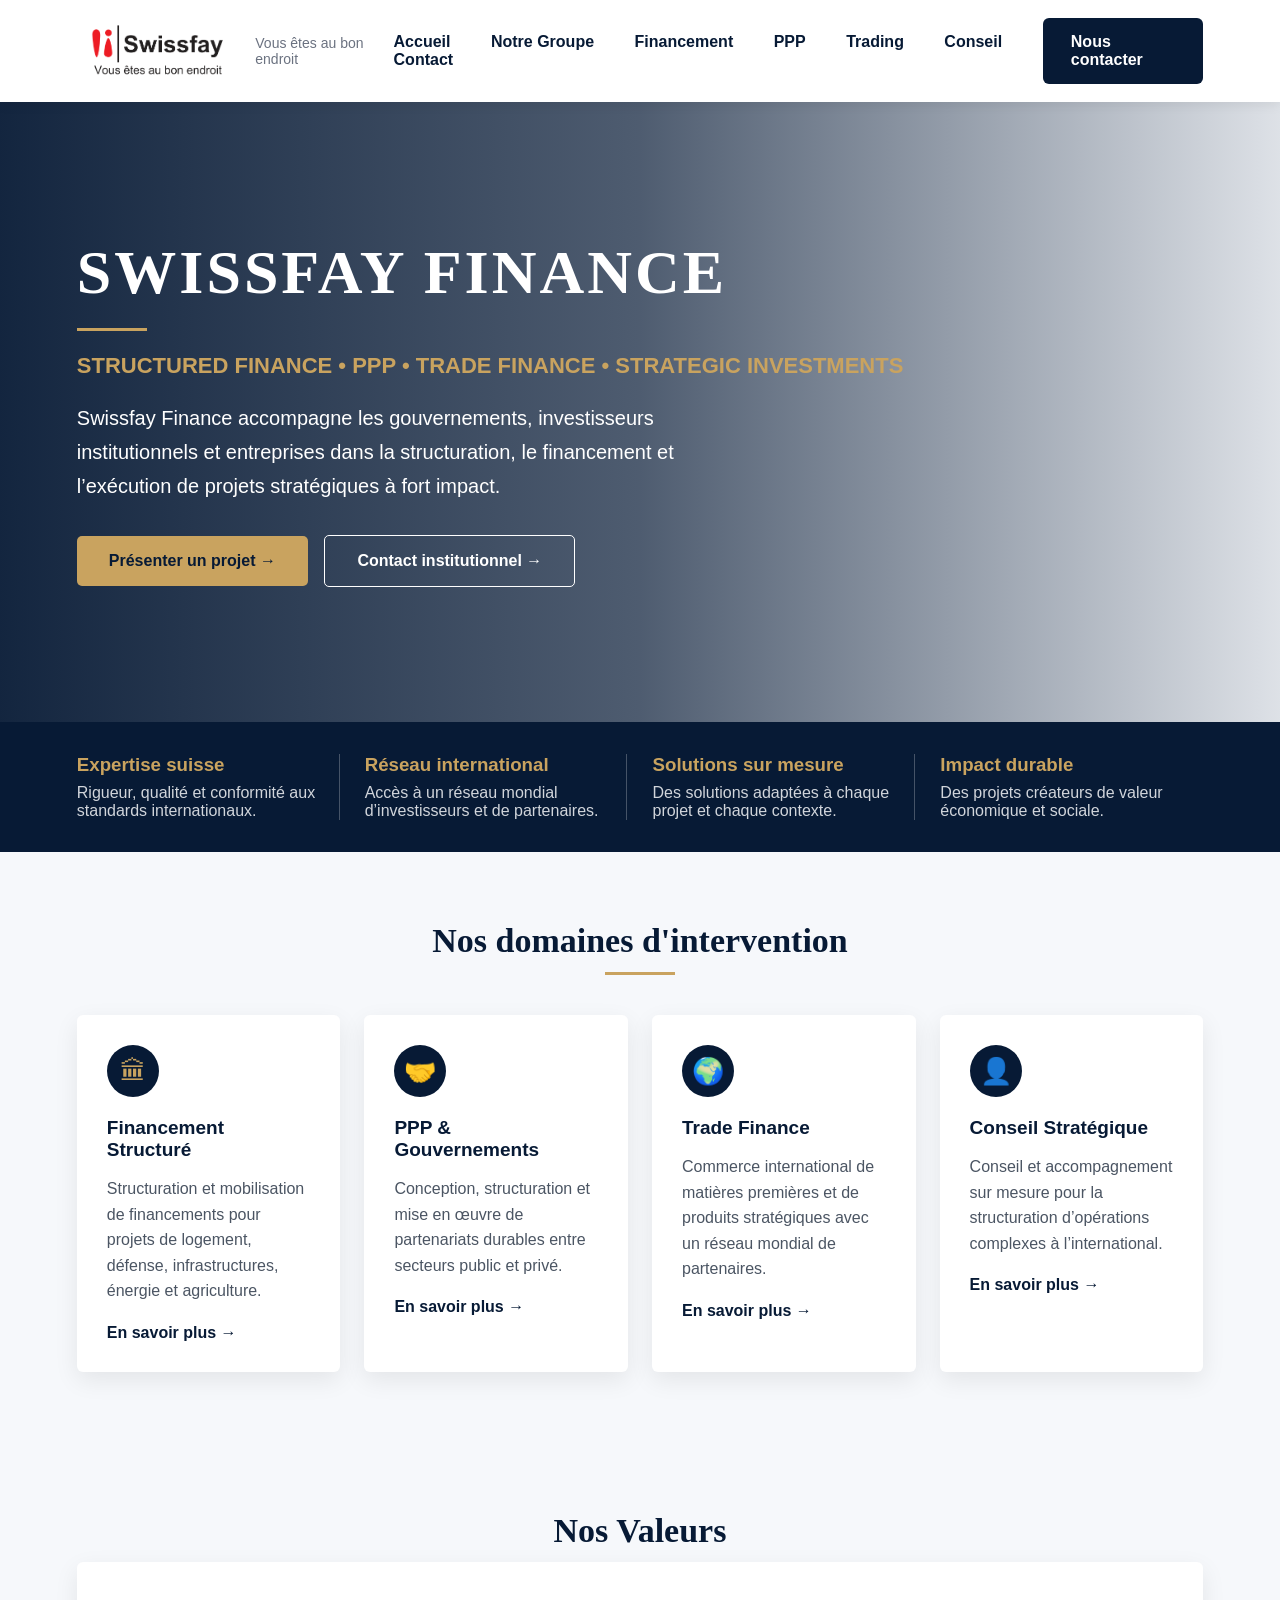
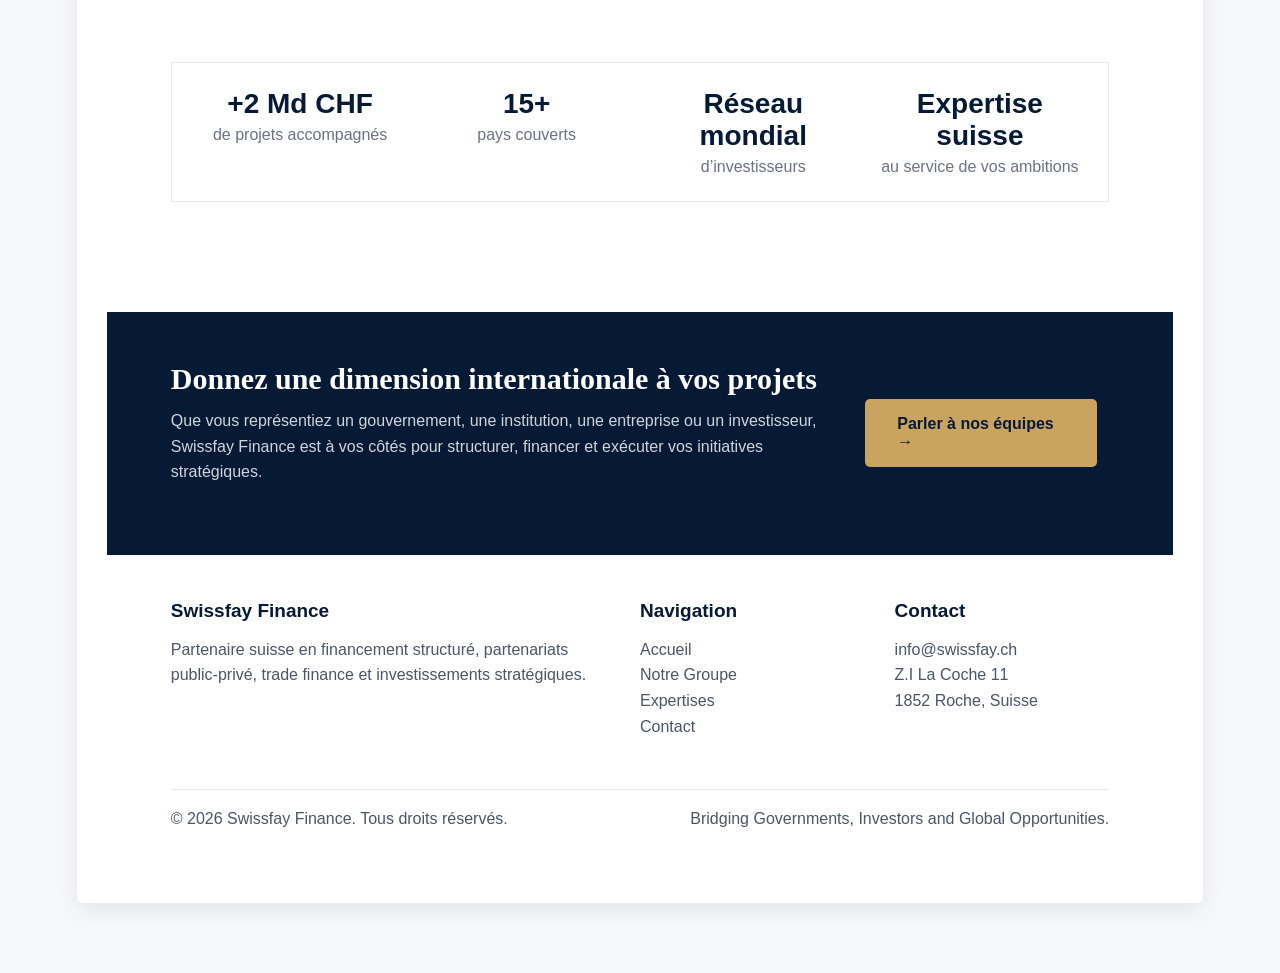
==== index.html @ 2ddaace5 "Update navigation links in index.html" ====
<!DOCTYPE html>
<html lang="fr">
<head>
<meta charset="UTF-8">
<meta name="viewport" content="width=device-width, initial-scale=1.0">
<title>Swissfay Finance</title>

<style>
*{margin:0;padding:0;box-sizing:border-box}
body{font-family:Arial,Helvetica,sans-serif;background:#f6f8fb;color:#071a35}
a{text-decoration:none;color:inherit}
.container{width:88%;max-width:1250px;margin:auto}

header{background:#fff;padding:18px 0;box-shadow:0 2px 12px rgba(0,0,0,.08);position:sticky;top:0;z-index:10}
.header-inner{display:flex;align-items:center;justify-content:space-between}
.logo-wrap{display:flex;align-items:center;gap:14px}
.logo-wrap img{height:62px}
.logo-text strong{font-size:24px;color:#071a35}
.logo-text span{display:block;font-size:14px;color:#6b7280}
nav a{margin:0 18px;font-weight:700;color:#071a35}
nav a:hover{color:#c9a35f}
.header-btn{background:#071a35;color:#fff;padding:15px 28px;border-radius:6px;font-weight:700}

.hero{
min-height:620px;
background:
linear-gradient(90deg,rgba(7,26,53,.95),rgba(7,26,53,.70),rgba(7,26,53,.10)),
url("https://images.unsplash.com/photo-1521295121783-8a321d551ad2?auto=format&fit=crop&w=1800&q=80");
background-size:cover;
background-position:center;
color:white;
display:flex;
align-items:center;
}
.hero h1{font-size:62px;letter-spacing:3px;font-family:Georgia,serif;margin-bottom:20px}
.gold-line{width:70px;height:3px;background:#c9a35f;margin-bottom:22px}
.hero h2{font-size:22px;color:#c9a35f;margin-bottom:22px;text-transform:uppercase}
.hero p{font-size:20px;line-height:1.7;max-width:680px;margin-bottom:32px}
.btn{display:inline-block;padding:16px 32px;border-radius:5px;font-weight:800;margin-right:12px}
.btn.gold{background:#c9a35f;color:#071a35}
.btn.outline{border:1px solid white;color:white}

.trust{background:#071a35;color:white;padding:32px 0}
.trust-grid{display:grid;grid-template-columns:repeat(4,1fr);gap:25px}
.trust-item{border-right:1px solid rgba(255,255,255,.25);padding-right:20px}
.trust-item:last-child{border-right:0}
.trust-item h3{color:#c9a35f;margin-bottom:8px}
.trust-item p{color:#d1d5db}

.section{padding:70px 0}
.section h2{text-align:center;font-size:34px;font-family:Georgia,serif;margin-bottom:12px}
.section-line{width:70px;height:3px;background:#c9a35f;margin:0 auto 40px}
.cards{display:grid;grid-template-columns:repeat(4,1fr);gap:24px}
.card{background:white;padding:30px;border-radius:6px;box-shadow:0 8px 24px rgba(0,0,0,.08)}
.icon{width:52px;height:52px;border-radius:50%;background:#071a35;color:#c9a35f;display:flex;align-items:center;justify-content:center;font-size:26px;margin-bottom:20px}
.card h3{font-size:19px;margin-bottom:15px}
.card p{color:#4b5563;line-height:1.6;margin-bottom:20px}
.card a{font-weight:800;color:#071a35}

.stats{background:white;border:1px solid #e5e7eb;padding:25px;display:grid;grid-template-columns:repeat(4,1fr);gap:20px;text-align:center}
.stat strong{font-size:28px;color:#071a35}
.stat span{display:block;color:#6b7280;margin-top:6px}

.cta{background:#071a35;color:white;padding:50px 0;margin-top:40px}
.cta-inner{display:flex;align-items:center;justify-content:space-between;gap:30px}
.cta h2{text-align:left;color:white;font-size:30px}
.cta p{color:#d1d5db;max-width:700px;margin-top:10px}

footer{background:white;padding:45px 0;color:#4b5563}
.footer-grid{display:grid;grid-template-columns:2fr 1fr 1fr;gap:40px}
footer h3{color:#071a35;margin-bottom:15px}
.footer-bottom{border-top:1px solid #e5e7eb;margin-top:30px;padding-top:20px;display:flex;justify-content:space-between}

@media(max-width:900px){
.header-inner{flex-direction:column;gap:15px}
nav{text-align:center}
nav a{display:inline-block;margin:8px}
.hero h1{font-size:42px}
.trust-grid,.cards,.stats,.footer-grid{grid-template-columns:1fr}
.cta-inner{flex-direction:column;text-align:center}
.cta h2{text-align:center}
}
</style>
</head>

<body>

<header>
<div class="container header-inner">
<div class="logo-wrap">
<img src="content.png" alt="Swissfay Finance">
<div class="logo-text">

<span>Vous êtes au bon endroit</span>
</div>
</div>
<nav>
<a href="index.html">Accueil</a>
<a href="notre-groupe.html">Notre Groupe</a>
<a href="financement.html">Financement</a>
<a href="ppp.html">PPP</a>
<a href="trading.html">Trading</a>
<a href="conseil.html">Conseil</a>
<a href="contact.html">Contact</a>
</nav>

<a class="header-btn" href="mailto:info@swissfay.ch">Nous contacter</a>
</div>
</header>

<section class="hero" id="accueil">
<div class="container">
<h1>SWISSFAY FINANCE</h1>
<div class="gold-line"></div>
<h2>Structured Finance • PPP • Trade Finance • Strategic Investments</h2>
<p>
Swissfay Finance accompagne les gouvernements, investisseurs institutionnels et entreprises
dans la structuration, le financement et l’exécution de projets stratégiques à fort impact.
</p>
<a class="btn gold" href="mailto:info@swissfay.ch">Présenter un projet →</a>
<a class="btn outline" href="mailto:info@swissfay.ch">Contact institutionnel →</a>
</div>
</section>

<section class="trust">
<div class="container trust-grid">
<div class="trust-item">
<h3>Expertise suisse</h3>
<p>Rigueur, qualité et conformité aux standards internationaux.</p>
</div>
<div class="trust-item">
<h3>Réseau international</h3>
<p>Accès à un réseau mondial d’investisseurs et de partenaires.</p>
</div>
<div class="trust-item">
<h3>Solutions sur mesure</h3>
<p>Des solutions adaptées à chaque projet et chaque contexte.</p>
</div>
<div class="trust-item">
<h3>Impact durable</h3>
<p>Des projets créateurs de valeur économique et sociale.</p>
</div>
</div>
</section>

<section class="section" id="expertises">
<div class="container">
<h2>Nos domaines d'intervention</h2>
<div class="section-line"></div>

<div class="cards">
<div class="card">
<div class="icon">🏛</div>
<h3>Financement Structuré</h3>
<p>Structuration et mobilisation de financements pour projets de logement, défense, infrastructures, énergie et agriculture.</p>
<a href="#">En savoir plus →</a>
</div>

<div class="card">
<div class="icon">🤝</div>
<h3>PPP & Gouvernements</h3>
<p>Conception, structuration et mise en œuvre de partenariats durables entre secteurs public et privé.</p>
<a href="#">En savoir plus →</a>
</div>

<div class="card">
<div class="icon">🌍</div>
<h3>Trade Finance</h3>
<p>Commerce international de matières premières et de produits stratégiques avec un réseau mondial de partenaires.</p>
<a href="#">En savoir plus →</a>
</div>

<div class="card">
<div class="icon">👤</div>
<h3>Conseil Stratégique</h3>
<p>Conseil et accompagnement sur mesure pour la structuration d’opérations complexes à l’international.</p>
<a href="#">En savoir plus →</a>
</div>
</div>
</div>
</section>
  <section class="section">
  <div class="container">
    <h2>Nos Valeurs</h2>

    <div class="grid">
      <div class="card">

<section class="section" id="secteurs">
<div class="container stats">
<div class="stat"><strong>+2 Md CHF</strong><span>de projets accompagnés</span></div>
<div class="stat"><strong>15+</strong><span>pays couverts</span></div>
<div class="stat"><strong>Réseau mondial</strong><span>d’investisseurs</span></div>
<div class="stat"><strong>Expertise suisse</strong><span>au service de vos ambitions</span></div>
</div>
</section>

<section class="cta" id="contact">
<div class="container cta-inner">
<div>
<h2>Donnez une dimension internationale à vos projets</h2>
<p>
Que vous représentiez un gouvernement, une institution, une entreprise ou un investisseur,
Swissfay Finance est à vos côtés pour structurer, financer et exécuter vos initiatives stratégiques.
</p>
</div>
<a class="btn gold" href="mailto:info@swissfay.ch">Parler à nos équipes →</a>
</div>
</section>

<footer>
<div class="container footer-grid">
<div>
<h3>Swissfay Finance</h3>
<p>Partenaire suisse en financement structuré, partenariats public-privé, trade finance et investissements stratégiques.</p>
</div>
<div>
<h3>Navigation</h3>
<p>Accueil<br>Notre Groupe<br>Expertises<br>Contact</p>
</div>
<div>
<h3>Contact</h3>
<p>info@swissfay.ch<br>Z.I La Coche 11<br>1852 Roche, Suisse</p>
</div>
</div>

<div class="container footer-bottom">
<span>© 2026 Swissfay Finance. Tous droits réservés.</span>
<span>Bridging Governments, Investors and Global Opportunities.</span>
</div>
</footer>

</body>
</html>
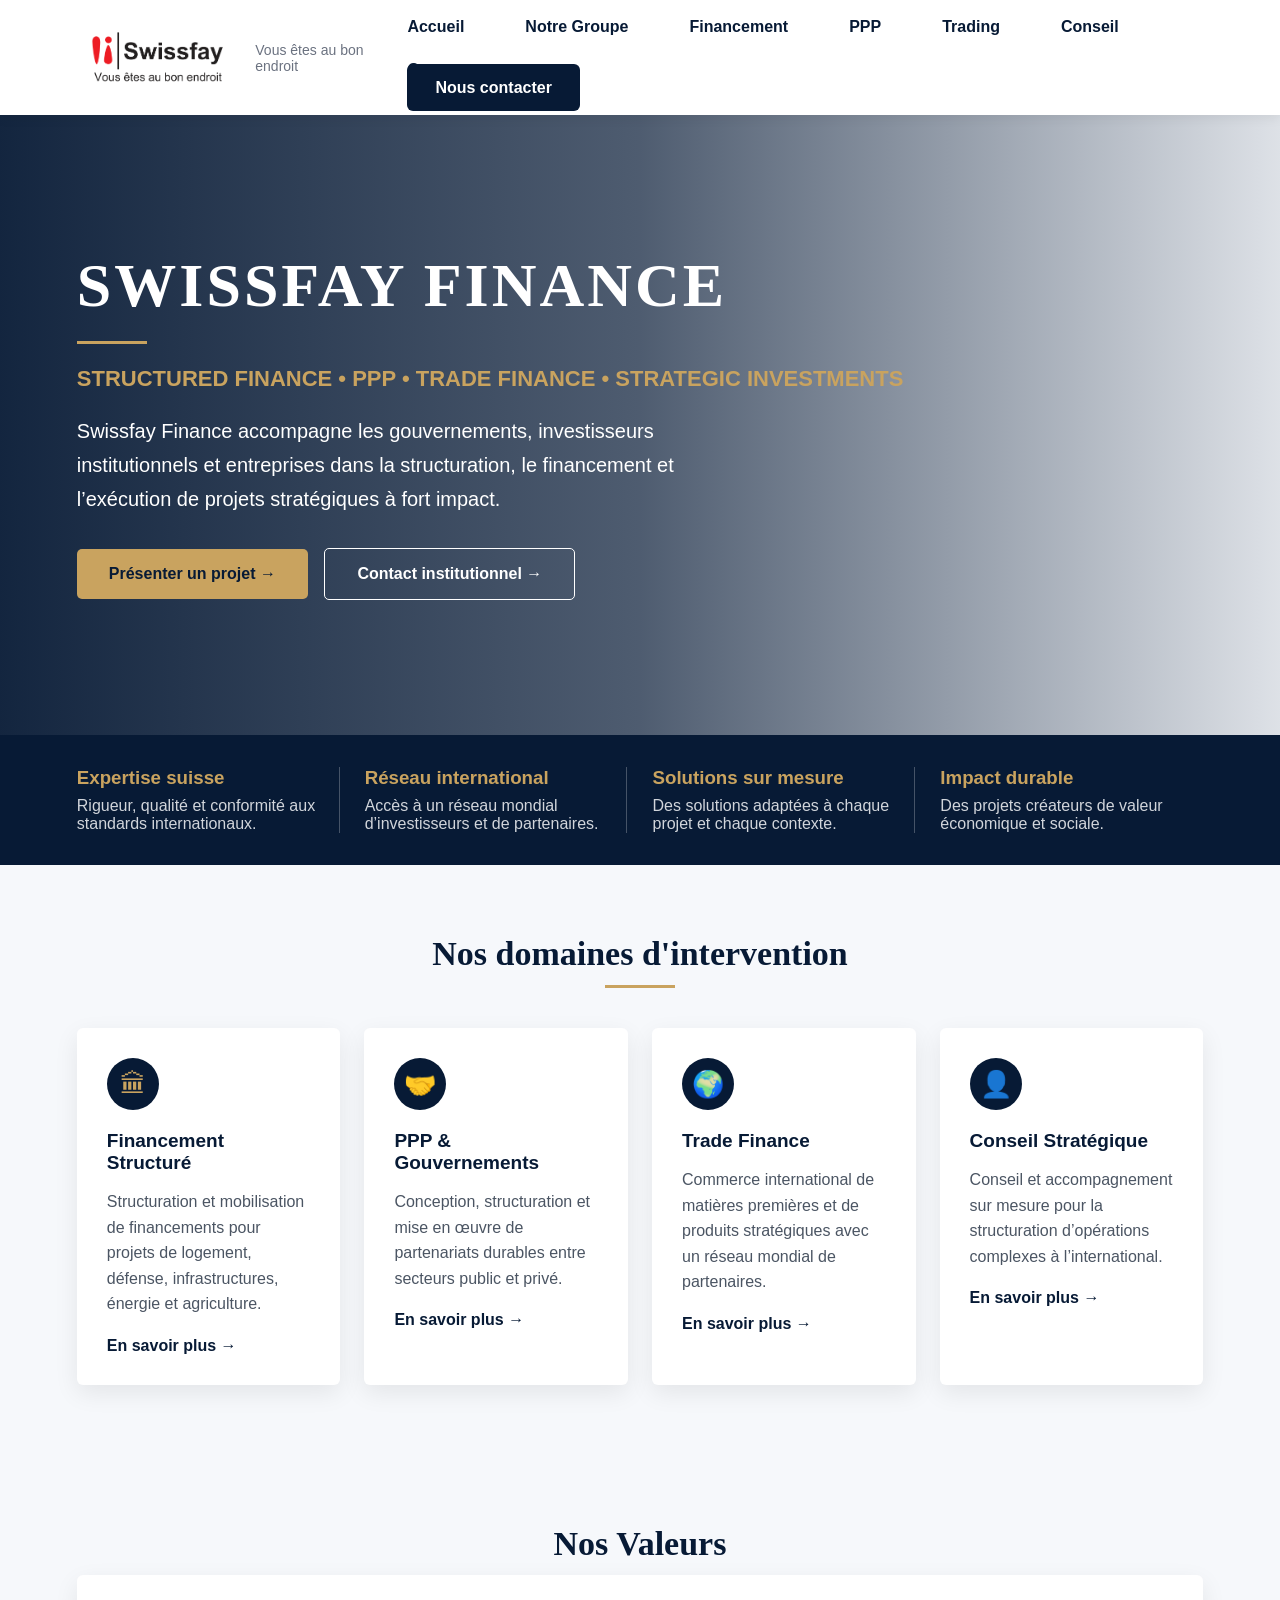
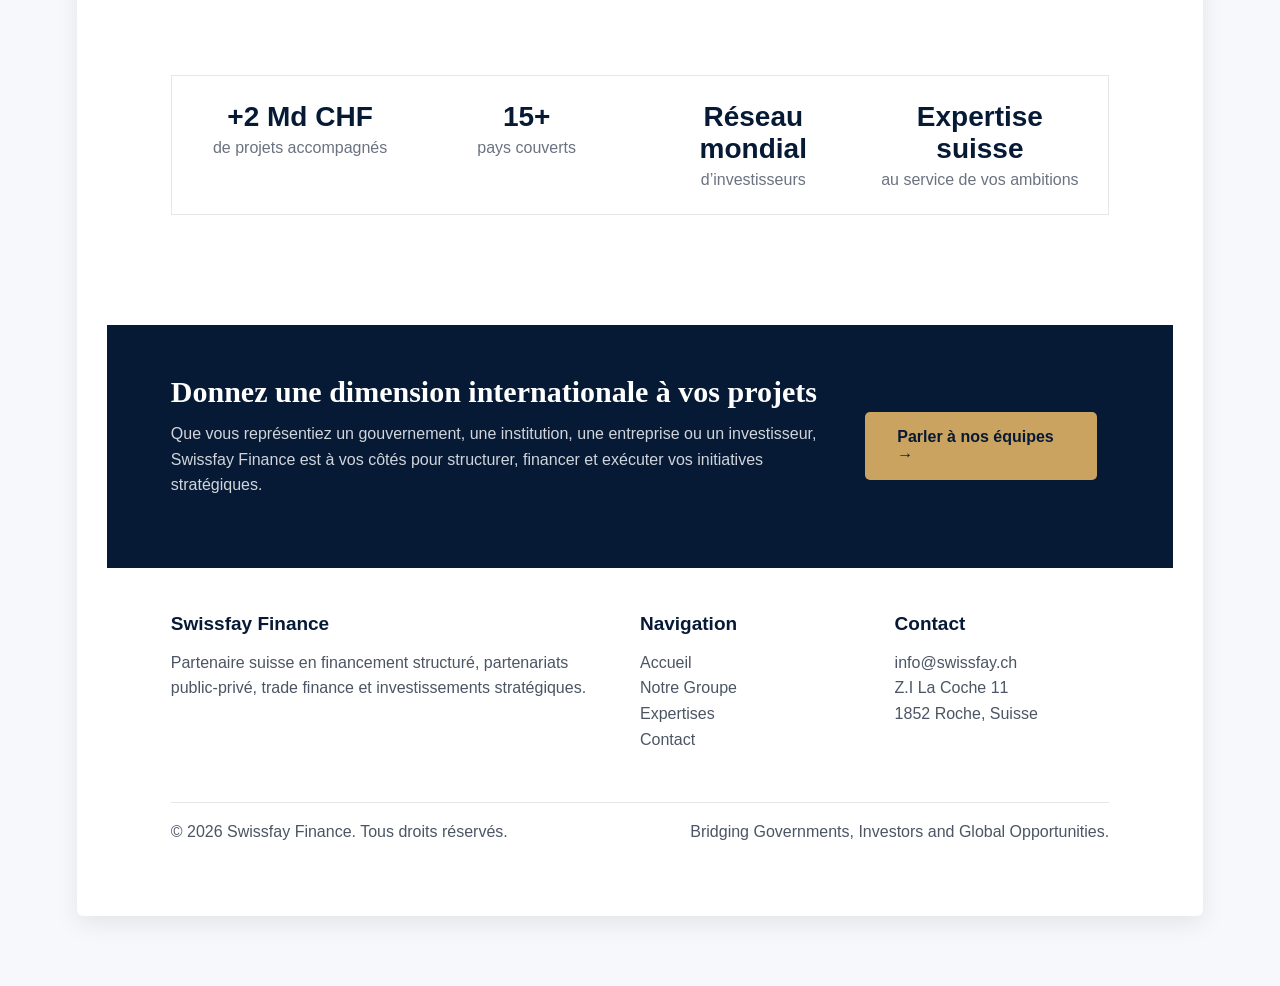
==== commit 45ebb1d7: "Add navigation links to index.html" ====
--- a/index.html
+++ b/index.html
@@ -95,13 +95,22 @@
 </div>
 </div>
 <nav>
+<nav style="display:flex;gap:25px;align-items:center;flex-wrap:wrap;">
+
 <a href="index.html">Accueil</a>
+
 <a href="notre-groupe.html">Notre Groupe</a>
+
 <a href="financement.html">Financement</a>
+
 <a href="ppp.html">PPP</a>
+
 <a href="trading.html">Trading</a>
+
 <a href="conseil.html">Conseil</a>
+
 <a href="contact.html">Contact</a>
+
 </nav>
 
 <a class="header-btn" href="mailto:info@swissfay.ch">Nous contacter</a>
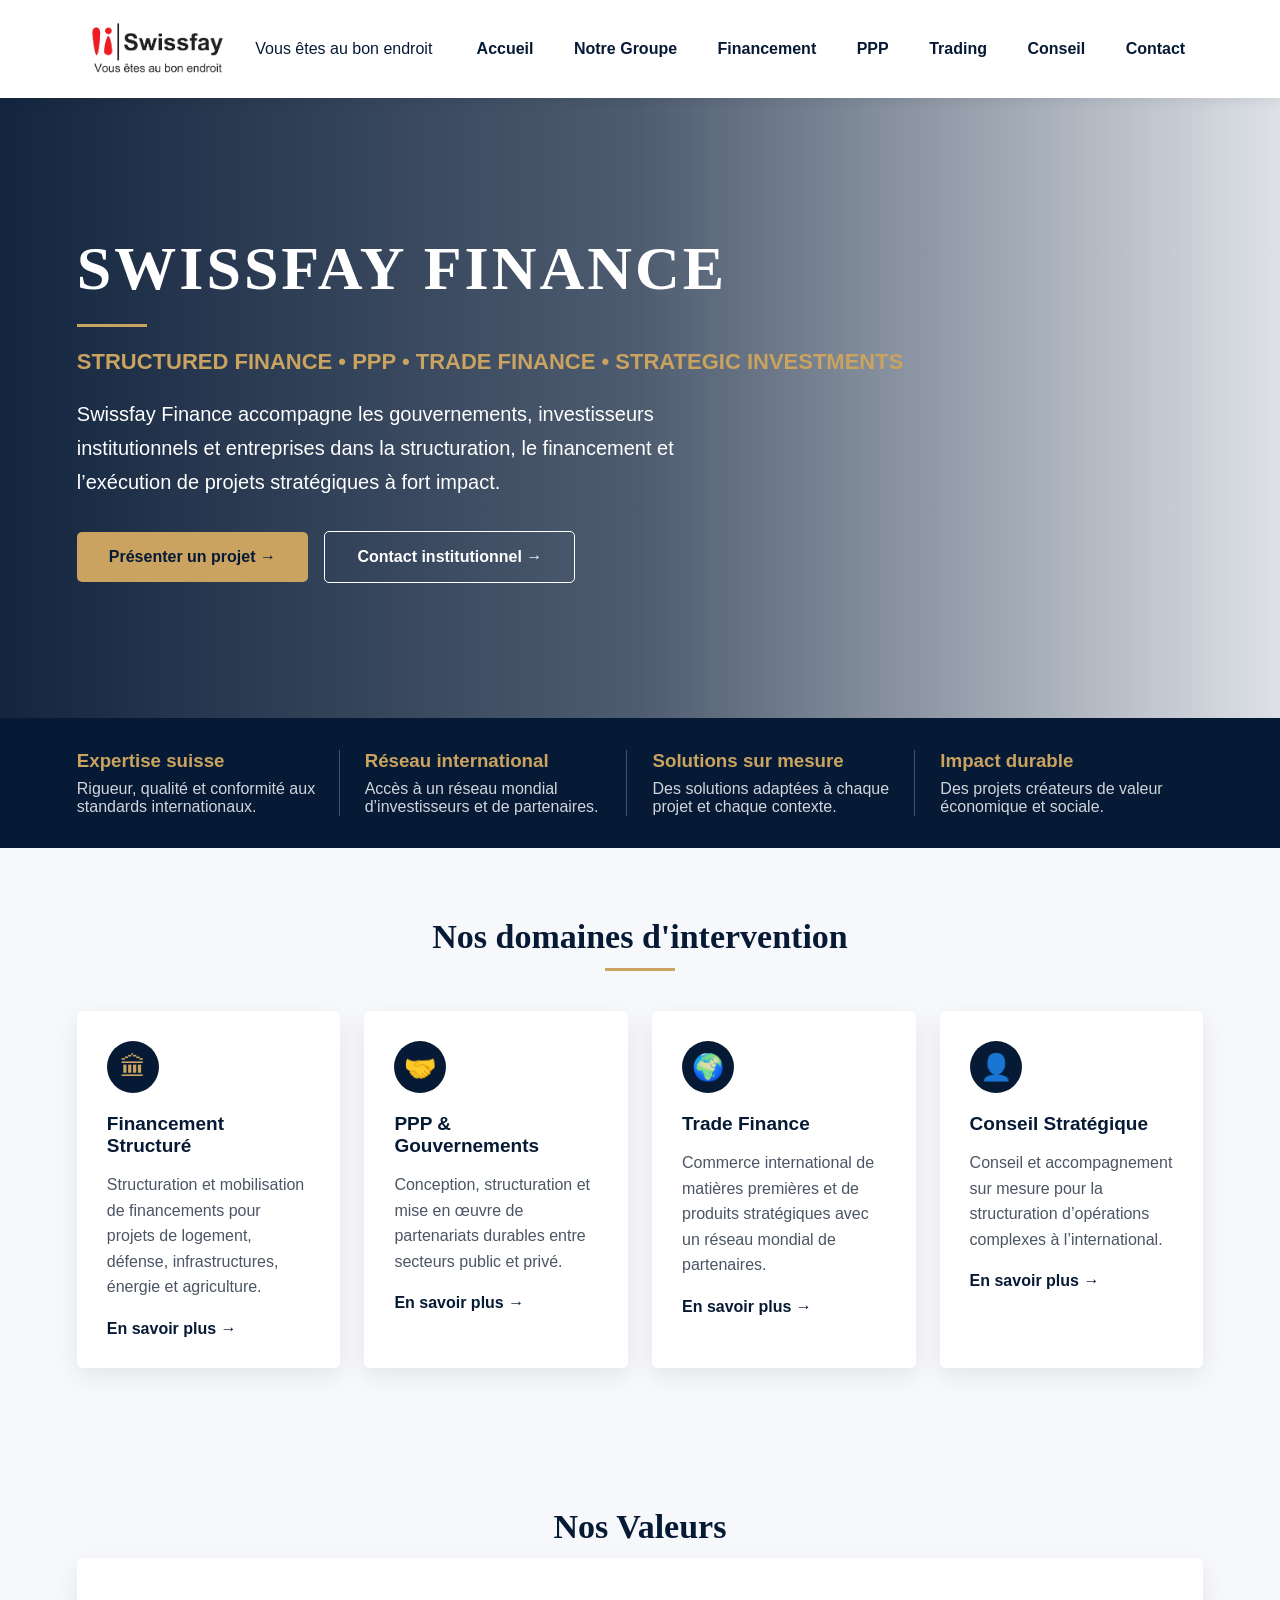
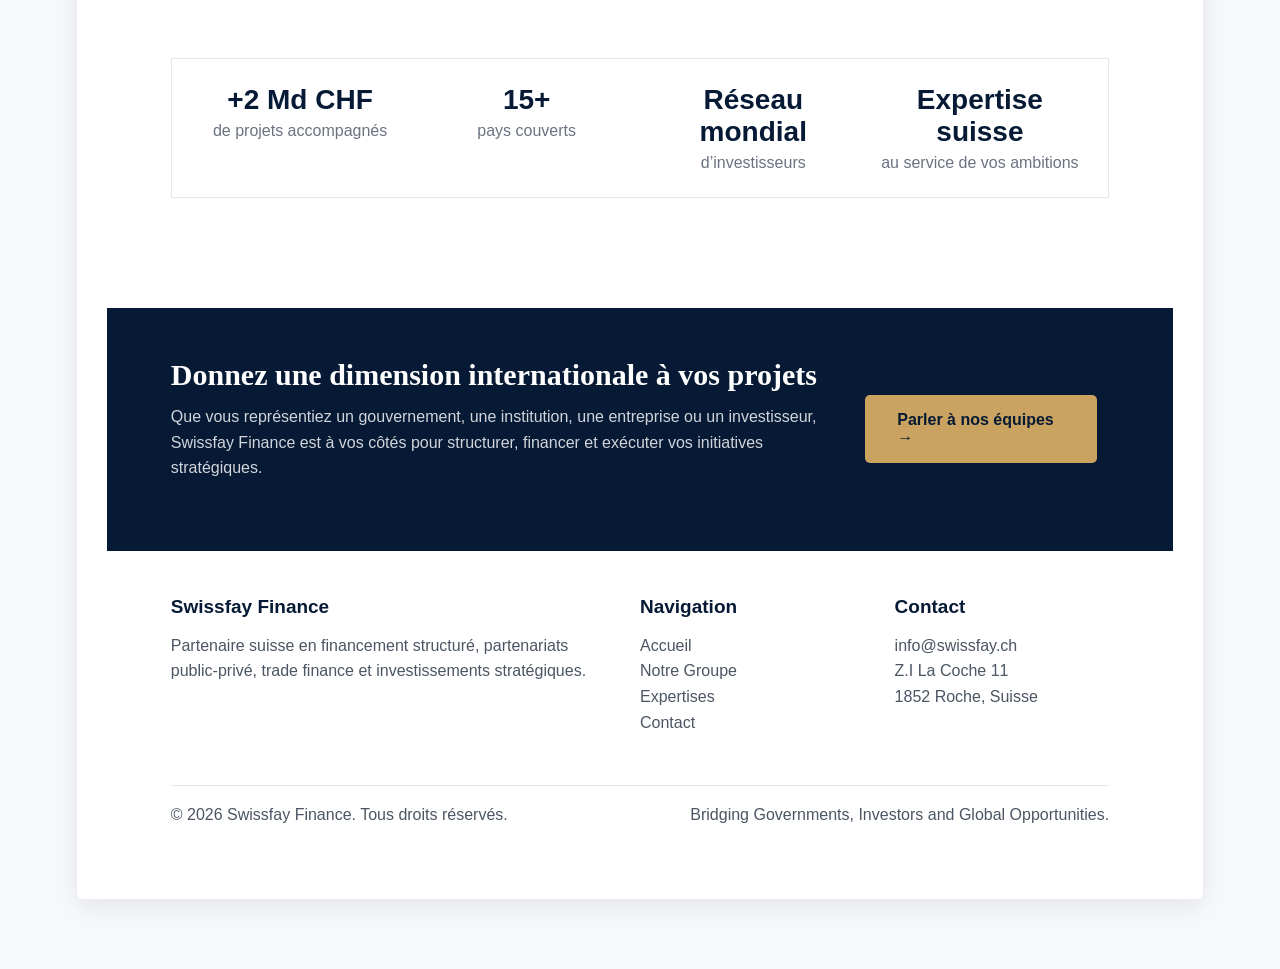
==== commit 8a6ddaf9: "Update index.html" ====
--- a/index.html
+++ b/index.html
@@ -87,33 +87,22 @@
 
 <header>
 <div class="container header-inner">
+
 <div class="logo-wrap">
 <img src="content.png" alt="Swissfay Finance">
-<div class="logo-text">
-
 <span>Vous êtes au bon endroit</span>
 </div>
-</div>
+
 <nav>
-<nav style="display:flex;gap:25px;align-items:center;flex-wrap:wrap;">
-
 <a href="index.html">Accueil</a>
-
 <a href="notre-groupe.html">Notre Groupe</a>
-
 <a href="financement.html">Financement</a>
-
 <a href="ppp.html">PPP</a>
-
 <a href="trading.html">Trading</a>
-
 <a href="conseil.html">Conseil</a>
-
 <a href="contact.html">Contact</a>
-
 </nav>
 
-<a class="header-btn" href="mailto:info@swissfay.ch">Nous contacter</a>
 </div>
 </header>
 
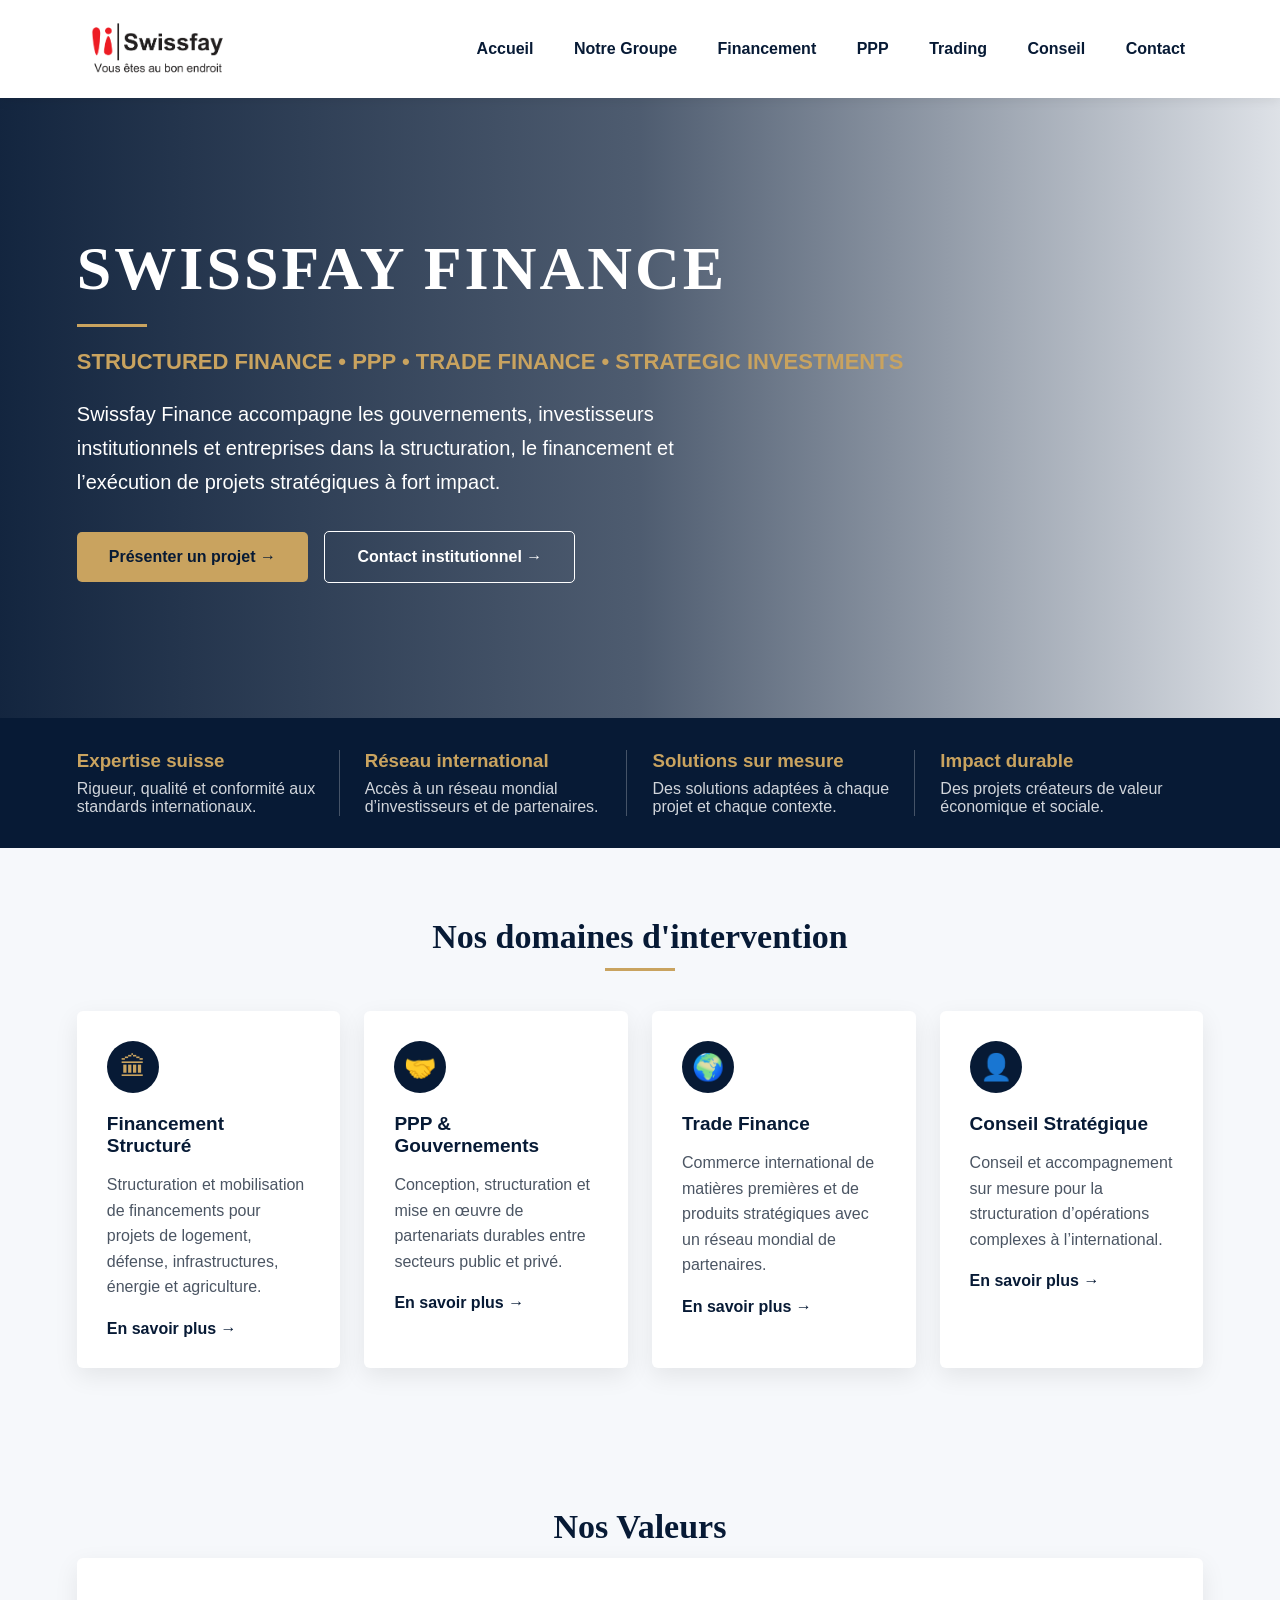
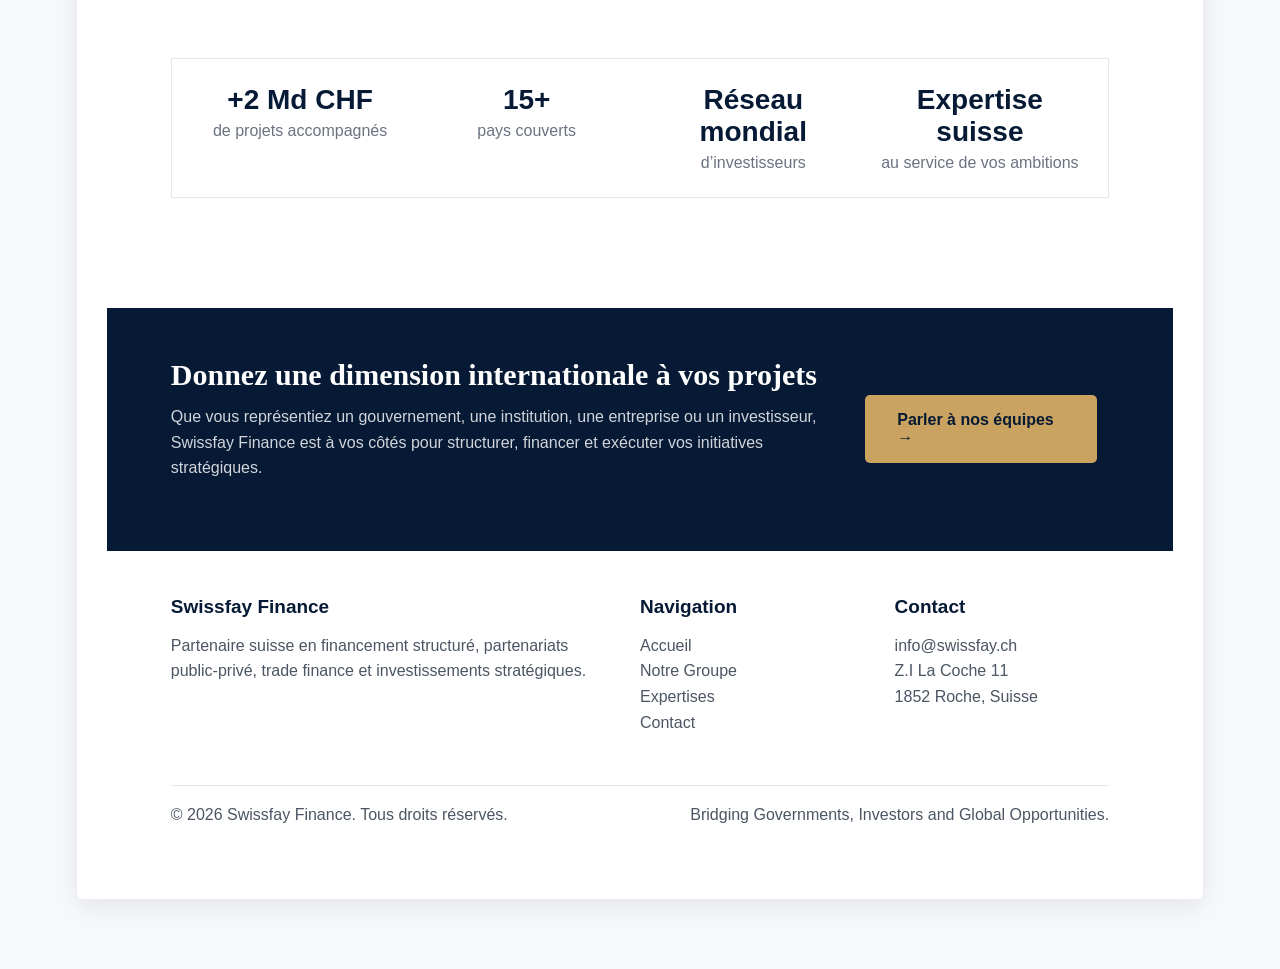
==== commit 8662ee30: "Update index.html" ====
--- a/index.html
+++ b/index.html
@@ -90,7 +90,7 @@
 
 <div class="logo-wrap">
 <img src="content.png" alt="Swissfay Finance">
-<span>Vous êtes au bon endroit</span>
+
 </div>
 
 <nav>
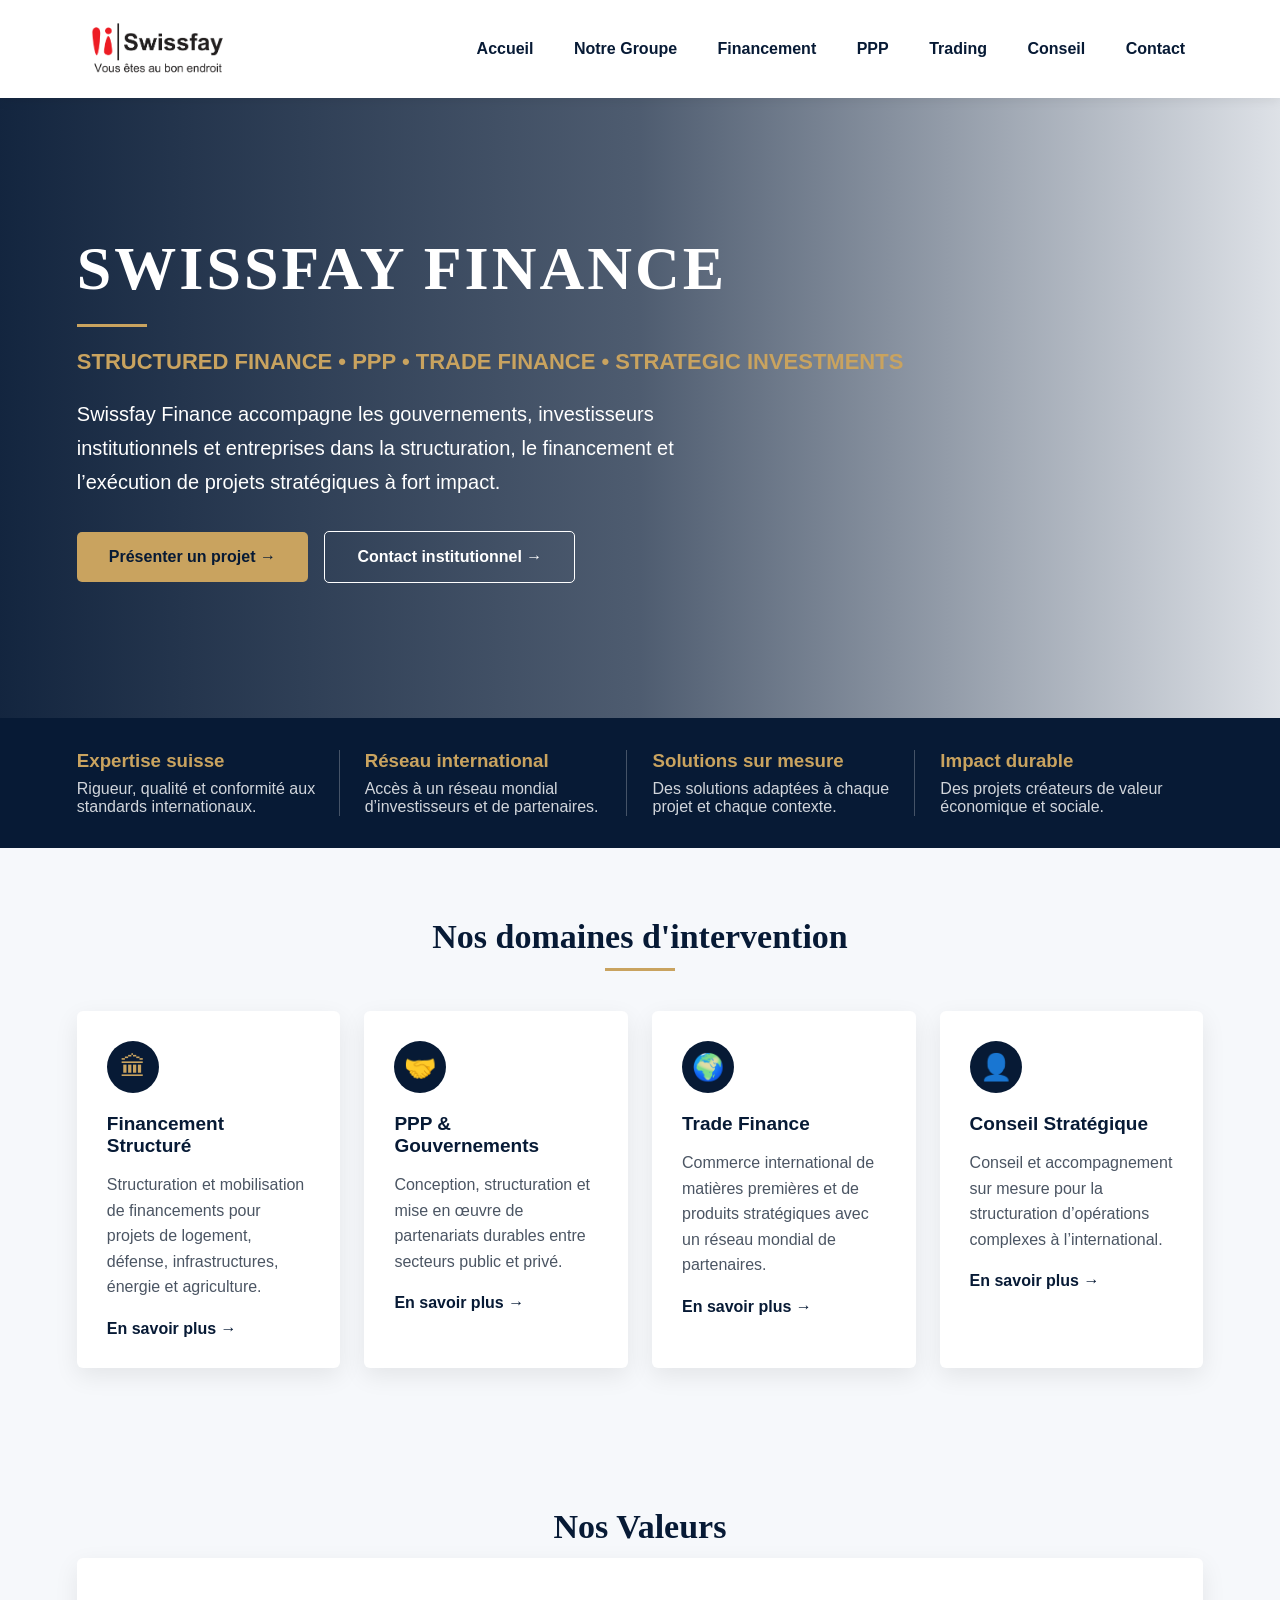
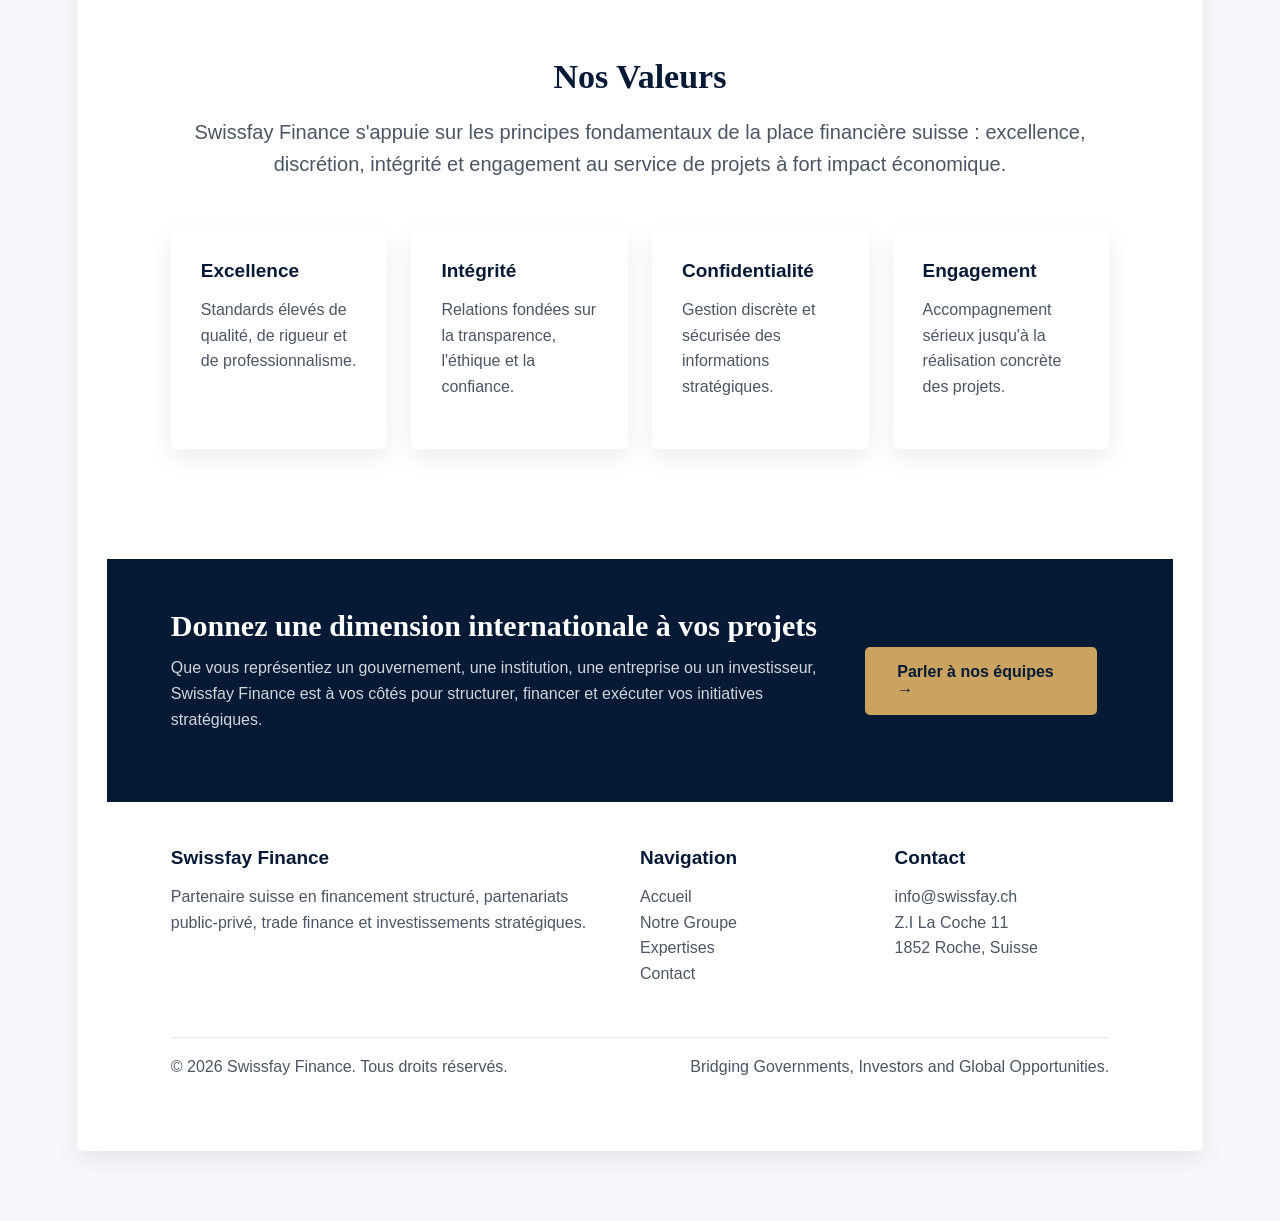
==== commit 2cb0f064: "Add company values section to index.html Added a new section detailing company values with cards for" ====
--- a/index.html
+++ b/index.html
@@ -184,12 +184,40 @@
     <div class="grid">
       <div class="card">
 
-<section class="section" id="secteurs">
-<div class="container stats">
-<div class="stat"><strong>+2 Md CHF</strong><span>de projets accompagnés</span></div>
-<div class="stat"><strong>15+</strong><span>pays couverts</span></div>
-<div class="stat"><strong>Réseau mondial</strong><span>d’investisseurs</span></div>
-<div class="stat"><strong>Expertise suisse</strong><span>au service de vos ambitions</span></div>
+<section class="section">
+<div class="container">
+
+<h2>Nos Valeurs</h2>
+
+<p style="text-align:center;max-width:900px;margin:20px auto 50px auto;font-size:20px;">
+Swissfay Finance s'appuie sur les principes fondamentaux de la place financière suisse :
+excellence, discrétion, intégrité et engagement au service de projets à fort impact économique.
+</p>
+
+<div class="cards">
+
+<div class="card">
+<h3>Excellence</h3>
+<p>Standards élevés de qualité, de rigueur et de professionnalisme.</p>
+</div>
+
+<div class="card">
+<h3>Intégrité</h3>
+<p>Relations fondées sur la transparence, l'éthique et la confiance.</p>
+</div>
+
+<div class="card">
+<h3>Confidentialité</h3>
+<p>Gestion discrète et sécurisée des informations stratégiques.</p>
+</div>
+
+<div class="card">
+<h3>Engagement</h3>
+<p>Accompagnement sérieux jusqu'à la réalisation concrète des projets.</p>
+</div>
+
+</div>
+
 </div>
 </section>
 
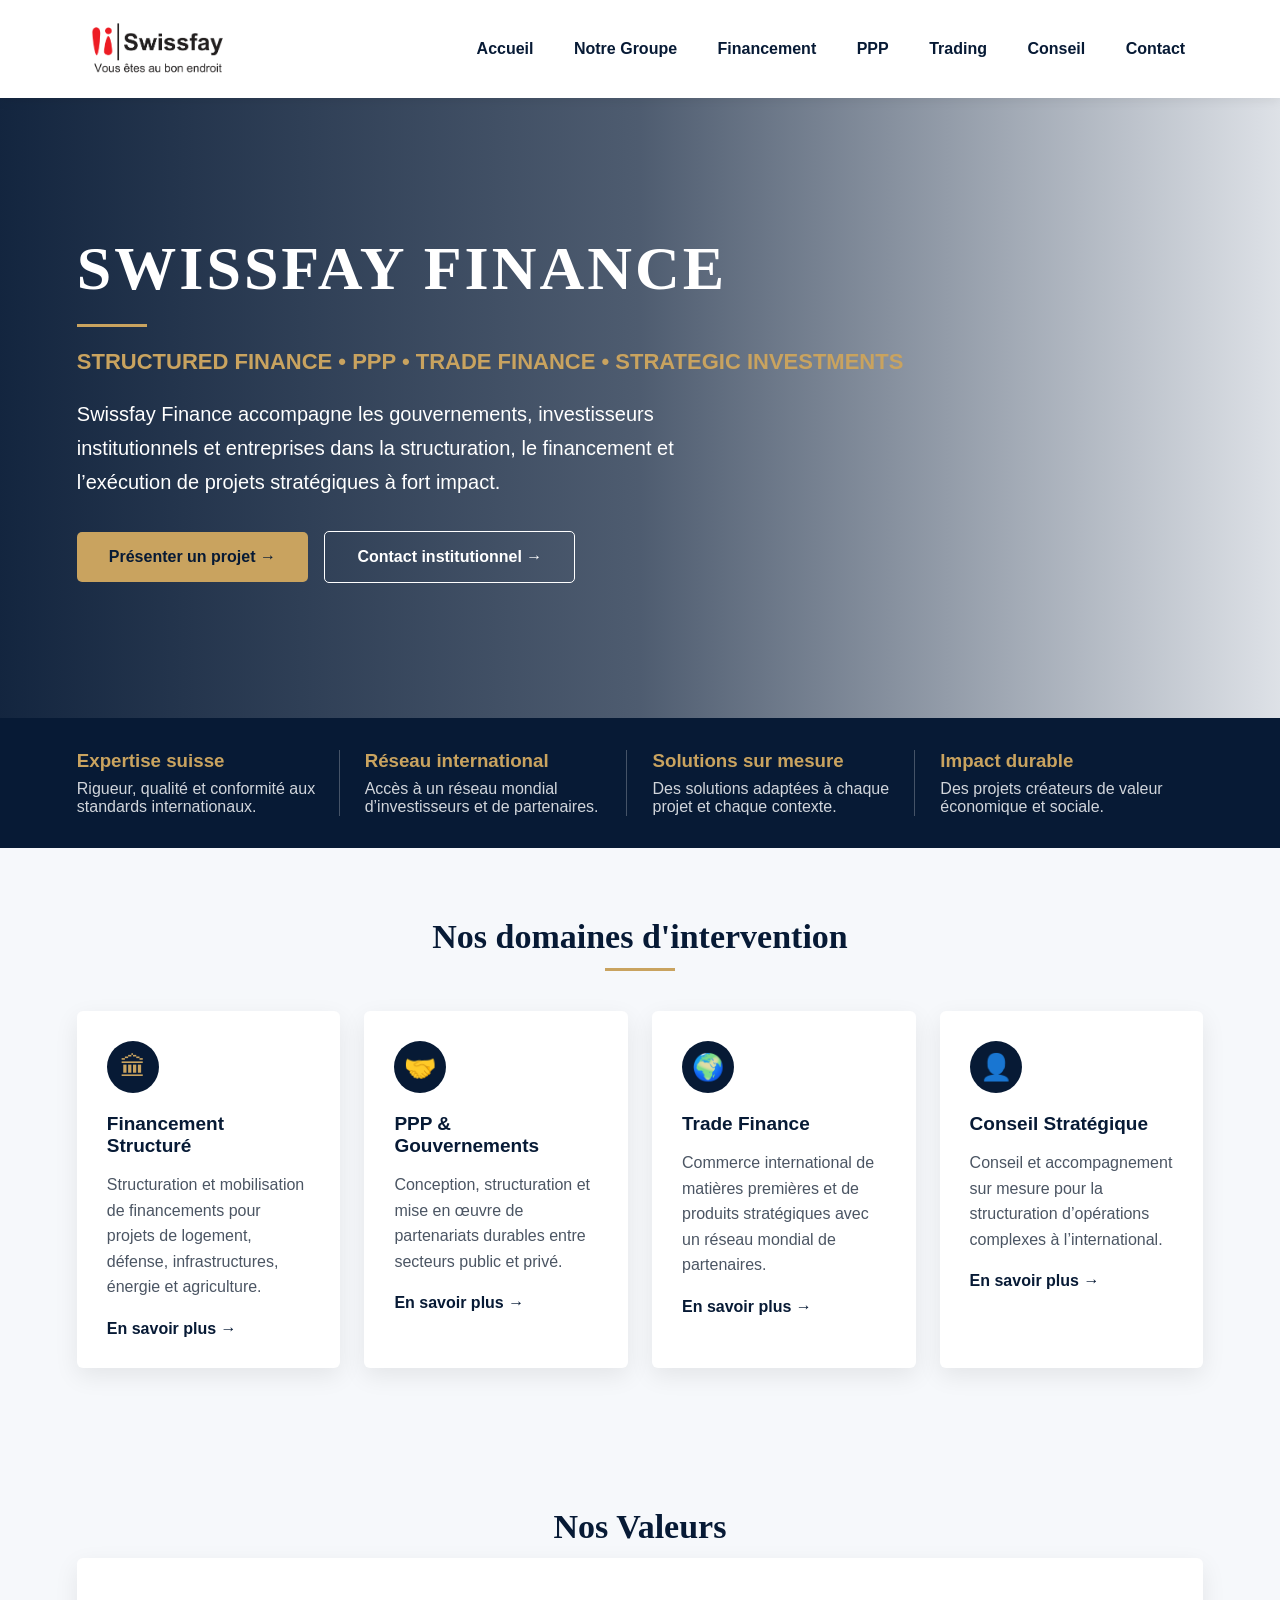
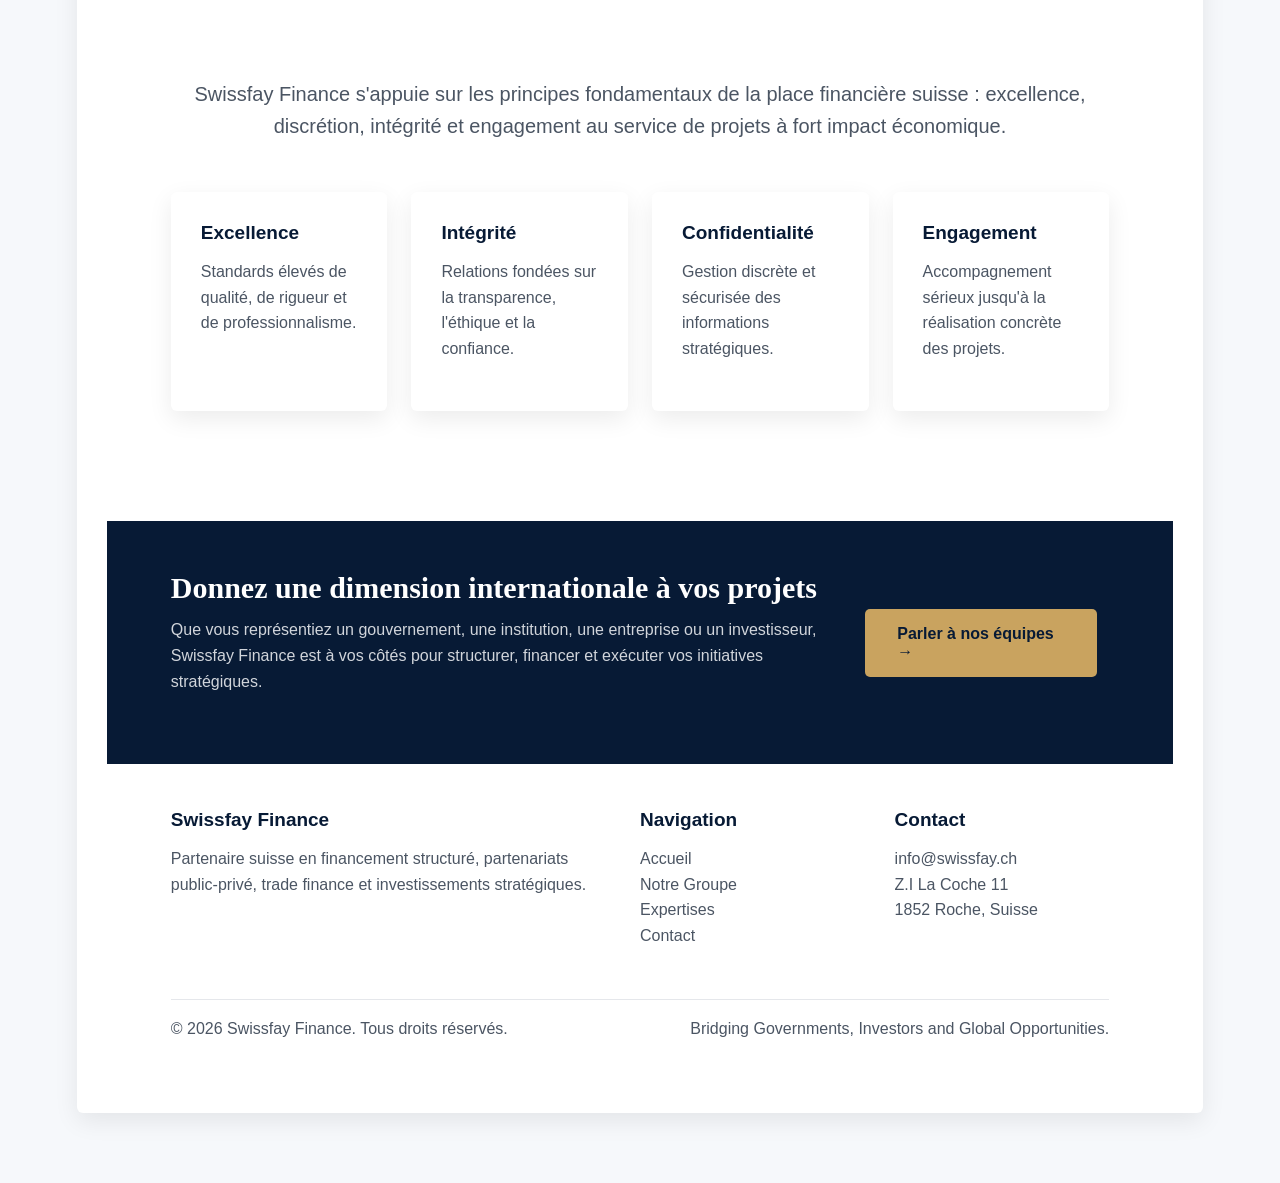
==== commit 3a655d75: "Remove 'Nos Valeurs' heading from index.html Removed the 'Nos Valeurs' heading from the section." ====
--- a/index.html
+++ b/index.html
@@ -187,7 +187,6 @@
 <section class="section">
 <div class="container">
 
-<h2>Nos Valeurs</h2>
 
 <p style="text-align:center;max-width:900px;margin:20px auto 50px auto;font-size:20px;">
 Swissfay Finance s'appuie sur les principes fondamentaux de la place financière suisse :
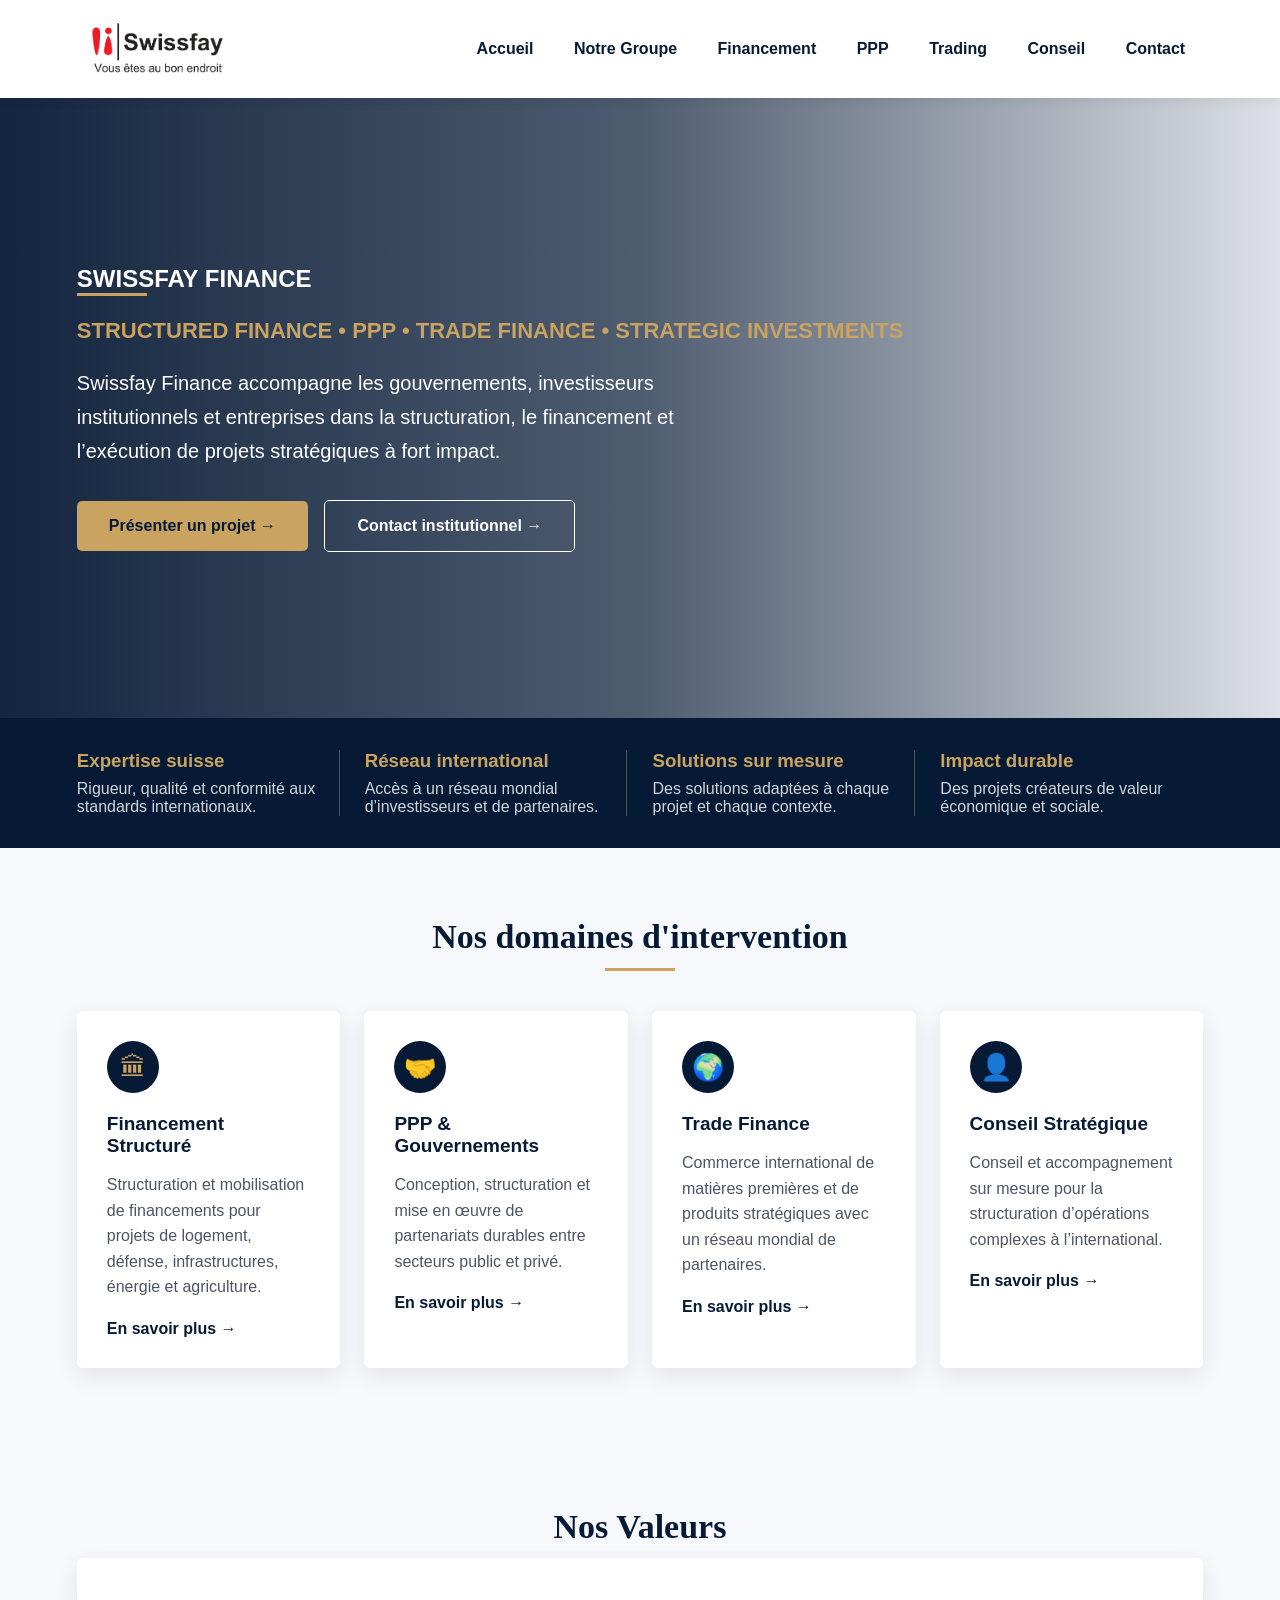
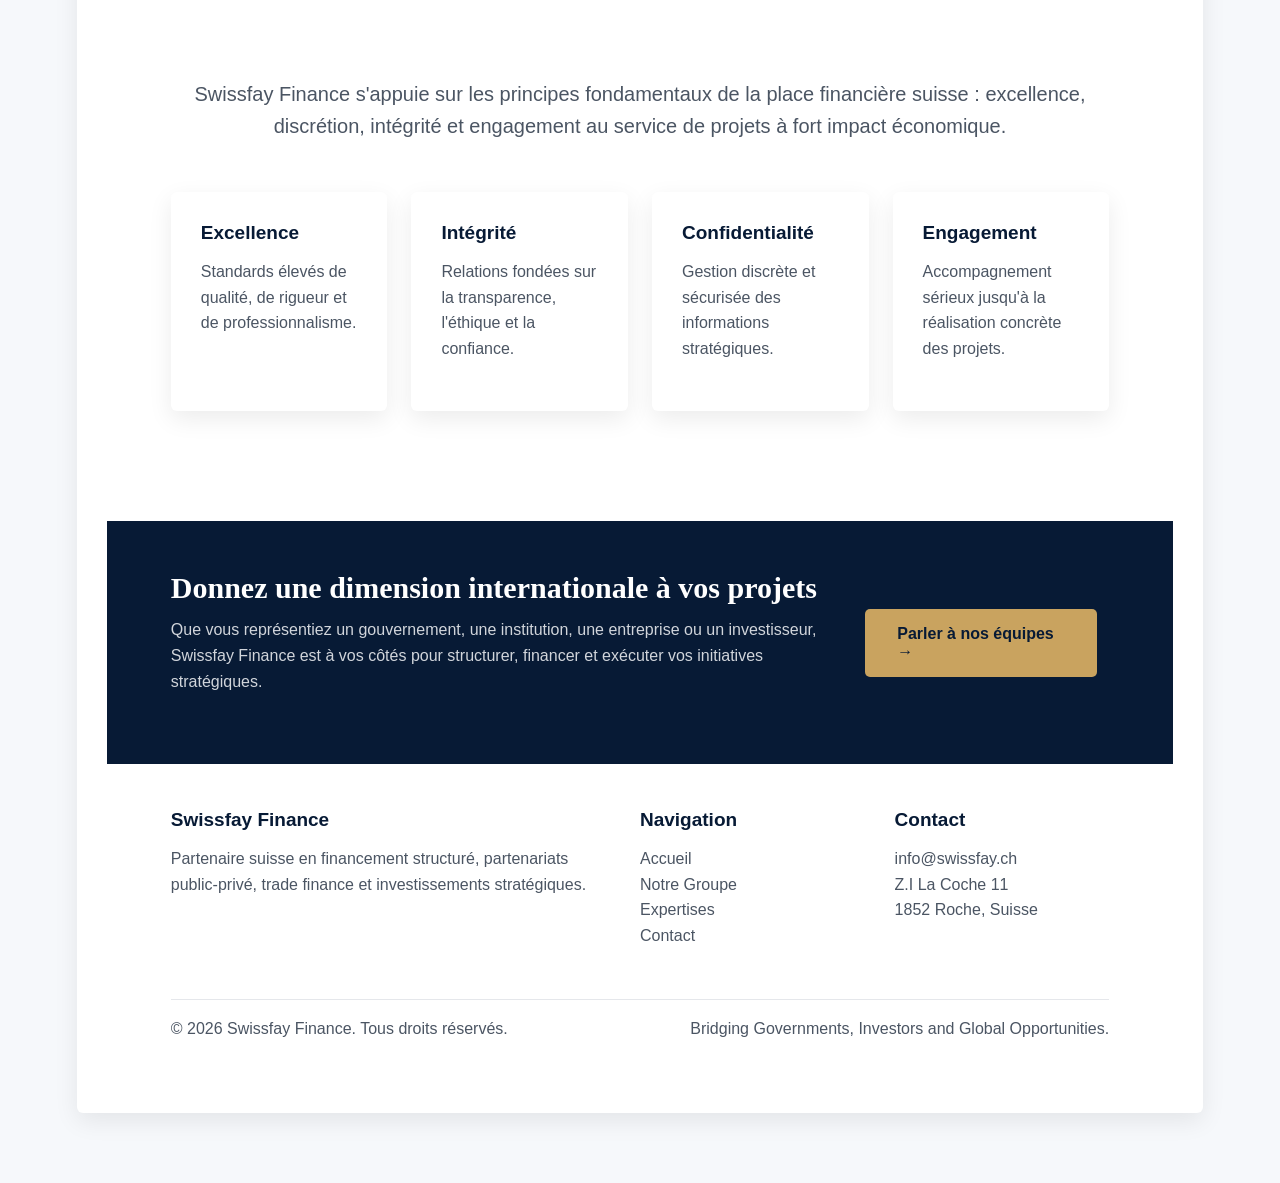
==== commit 268a5aa8: "Update hero section background image URL" ====
--- a/index.html
+++ b/index.html
@@ -25,12 +25,13 @@
 min-height:620px;
 background:
 linear-gradient(90deg,rgba(7,26,53,.95),rgba(7,26,53,.70),rgba(7,26,53,.10)),
-url("https://images.unsplash.com/photo-1521295121783-8a321d551ad2?auto=format&fit=crop&w=1800&q=80");
+url("geneve-night.jpg");
 background-size:cover;
 background-position:center;
 color:white;
 display:flex;
 align-items:center;
+}
 }
 .hero h1{font-size:62px;letter-spacing:3px;font-family:Georgia,serif;margin-bottom:20px}
 .gold-line{width:70px;height:3px;background:#c9a35f;margin-bottom:22px}
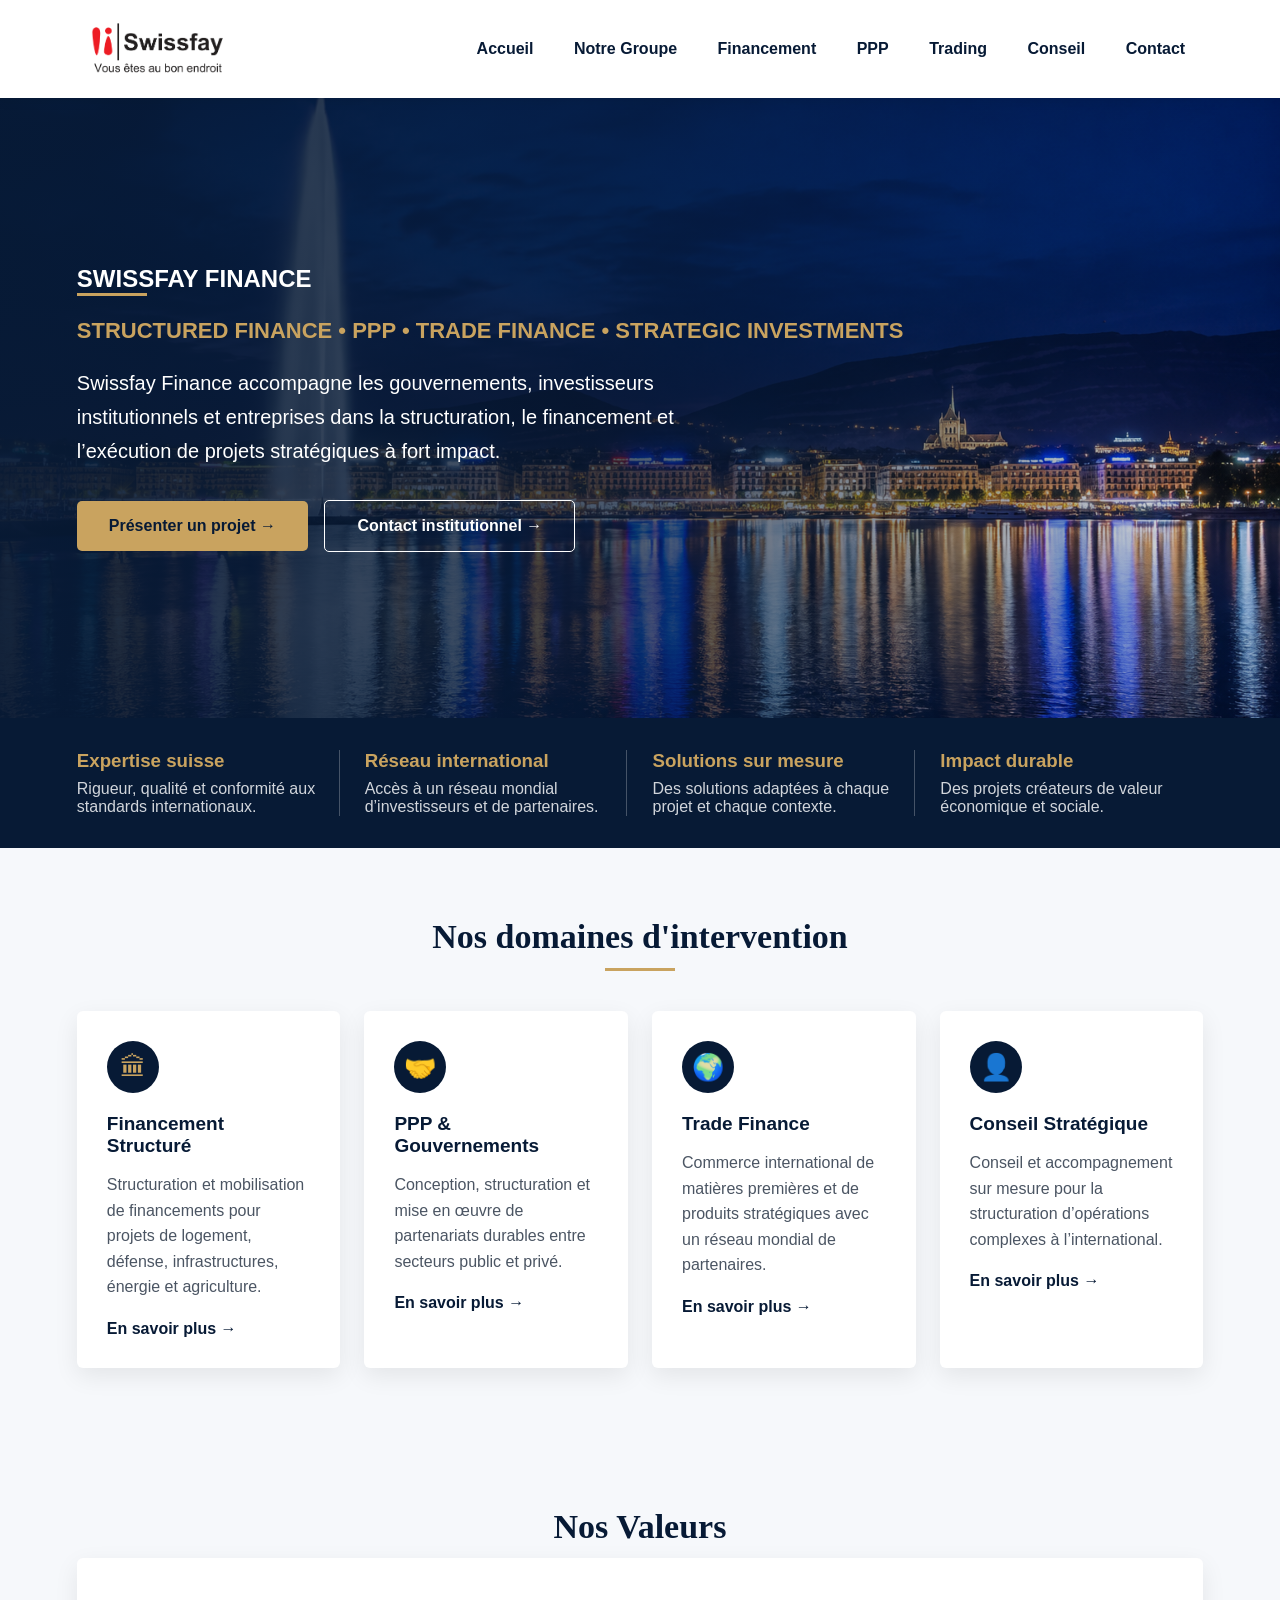
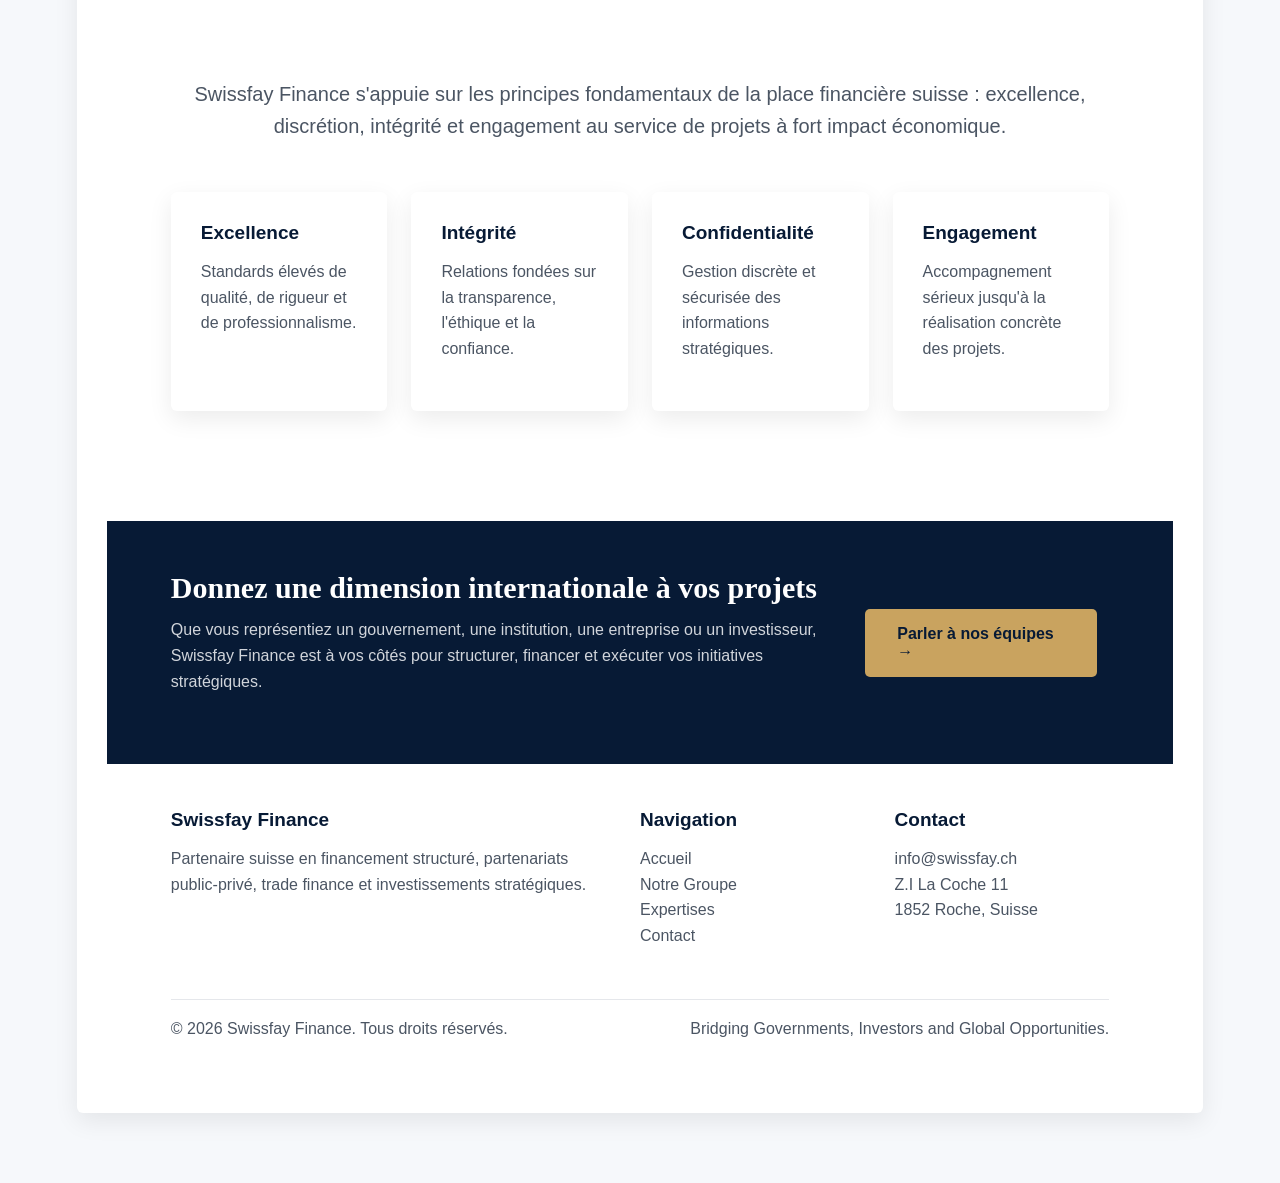
==== commit 45b5a447: "Change background image from geneve-night.jpg to geneve-night.png" ====
--- a/index.html
+++ b/index.html
@@ -25,7 +25,7 @@
 min-height:620px;
 background:
 linear-gradient(90deg,rgba(7,26,53,.95),rgba(7,26,53,.70),rgba(7,26,53,.10)),
-url("geneve-night.jpg");
+url("geneve-night.png");
 background-size:cover;
 background-position:center;
 color:white;
